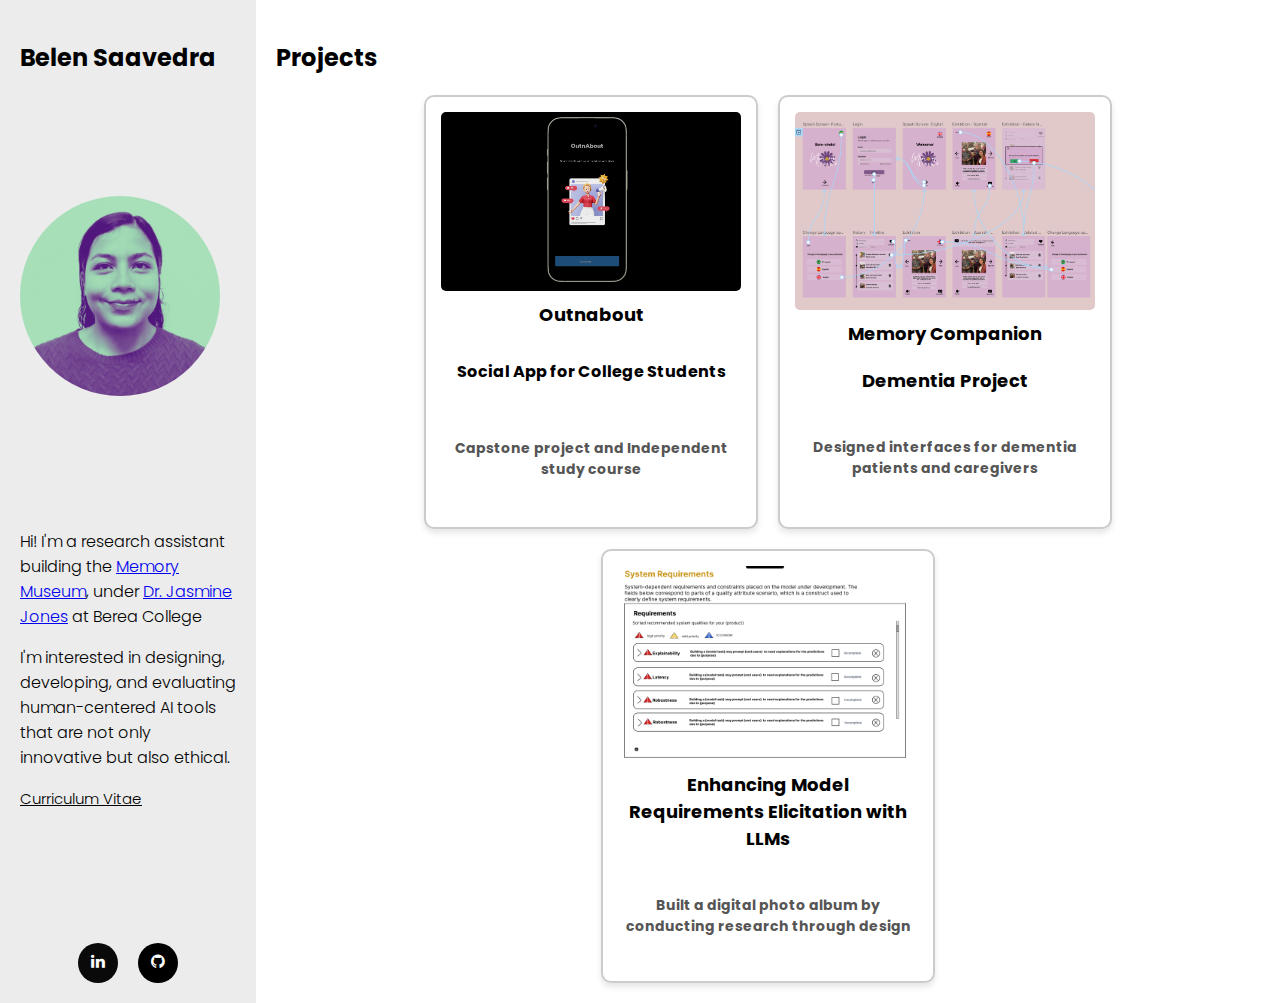
==== index.html @ 863f399b "fixed the icon size" ====
<!DOCTYPE html>
<html lang="en">
<head>
  <meta charset="UTF-8">
  <meta name="viewport" content="width=device-width, initial-scale=1.0">
  <title>Belen</title>
  <link rel="shortcut icon" href="assets/images/emoji.png" type="image/png">

  <link rel="stylesheet" href="style.css">
  <link rel="stylesheet" href="https://cdnjs.cloudflare.com/ajax/libs/font-awesome/4.7.0/css/font-awesome.min.css">
  <script src="script.js" defer></script>
  <link rel="icon" href="./favicon.ico" type="image/x-icon">
  <link rel="preconnect" href="https://fonts.googleapis.com">
<link rel="preconnect" href="https://fonts.gstatic.com" crossorigin>
<link href="https://fonts.googleapis.com/css2?family=Poppins:ital,wght@0,100;0,200;0,300;0,400;0,500;0,600;0,700;0,800;0,900;1,100;1,200;1,300;1,400;1,500;1,600;1,700;1,800;1,900&display=swap" rel="stylesheet">
<link rel="preconnect" href="https://fonts.googleapis.com">
<link rel="preconnect" href="https://fonts.gstatic.com" crossorigin>
<link href="https://fonts.googleapis.com/css2?family=Dancing+Script:wght@400..700&family=Poppins:ital,wght@0,100;0,200;0,300;0,400;0,500;0,600;0,700;0,800;0,900;1,100;1,200;1,300;1,400;1,500;1,600;1,700;1,800;1,900&display=swap" rel="stylesheet">


</head>
<body>
  <div class="container">
    <!-- Sidebar Section -->
    <div class="sidebar">
      <h2>Belen Saavedra</h2>
      <img class = "pp" src="assets/images/photo.png" alt="personal picture" width="200" height="200">
  
      
      <ul>
        <p>Hi! I'm a research assistant building the <a href="https://sites.google.com/view/keepsaketechnologies/home" target="_blank">Memory Museum</a>, under <a href="https://jazzij.github.io/" target="_blank">Dr. Jasmine Jones</a> at Berea College </p>
        
        <p> I'm interested in designing, developing, and evaluating human-centered AI tools that are not only innovative but also ethical.</p>
        <li><a href="cv.html"><u>Curriculum Vitae</u></a></li>
      </ul>
    
      <!-- Social media icons -->
      <div class="social-icons">
        <a href="https://www.linkedin.com/in/belensaavedra/" target="_blank" class="fa fa-linkedin"></a>
        <a href="https://github.com/bsaavedrabo" target="_blank" class="fa fa-github"></a>
      </div>
    </div>
    
    <!-- Main Content Section -->
    <div class="main-content">
      <h2 id="projects"> Projects</h2>
      <div class="gallery">
        <!-- Social App Project-->
        <div class="thumbnail">
          <img src="assets/images/mobileapp.png" alt="Social App for College Students" onclick="openModal('social-app')">
          <h3>Outnabout</h3>
          <h4>Social App for College Students</h4>
          <h6>Capstone project and Independent study course</h6>
          <!-- Tags -->
          <!-- <p><span>#collegestudents</span> <span>#HCI</span> <span>#design</span> <span>#development</span></p> -->
        </div>

        <!-- Other Projects
        <div class="thumbnail">
          <img src="assets/images/mm.png" alt="Memory Museum">
          <h3>Memory Museum</h3>
          <h6>Constructing the memory museum as a research assistant</h6>
          <h6>Capstone project and Independent study course</h6>
          <!-- Tags -->
         <!--  <p><span>#collegestudents</span> <span>#HCI</span> <span>#design</span> <span>#development</span></p>
        </div> -->
        <div class="thumbnail">
          <img src="assets/images/dementia.png" alt="Dementia Project">
          <h3>Memory Companion</h3>
          <h3>Dementia Project</h3>
          <h6>Designed interfaces for dementia patients and caregivers</h6>
          <!-- Tags -->
          <!-- <p><span>#dementia</span> <span>#HCI</span> <span>#design</span></p> -->
        </div>
        <!-- <div class="thumbnail">
          <img src="image.png" alt="Caraclock">
          <h3>Caraclock</h3>
          <h6>Built a digital photo album by conducting research through design</h6>
        </div> -->
        <div class="thumbnail">
          <img src="assets/images/reqelit.png" alt="Prompt Engineering">
          <h3>Enhancing Model Requirements Elicitation with LLMs</h3>
          <h6>Built a digital photo album by conducting research through design</h6>
          <!-- Tags -->
          <!-- <p><span>#promptengineering</span><span>#design</span> <span>#development</span></p> -->
        </div>
       
      </div>
    </div>
  </div>
  
  <!-- Modal Section -->
  <div id="social-app" class="modal">
    <div class="modal-content">
      <span class="close" onclick="closeModal('social-app')">&times;</span>
      <h2>Social App for College Students</h2>
      <p>This social app was developed to help college students collaborate and share resources. It was part of my capstone project and independent study...</p>
      <!-- More content can go here -->
    </div>
  </div>

</body>
</html>
---- style.css ----
body {
  font-family: "Poppins", sans-serif;
  font-weight: 300;
  font-style: normal;
  margin: 0;
  padding: 0;
}

.container {
  display: flex;
  flex-wrap: wrap;
  min-height: 100vh;
}

.sidebar {
  width: 20%;
  background-color: rgb(236, 236, 236);
  color: black;
  padding: 20px;
  box-sizing: border-box;
  display: flex;
  flex-direction: column;
  justify-content: space-between;
  position: relative; 
  z-index: 2; 
}

.sidebar h2 {
  color: #020202;
}

.sidebar ul {
  list-style: none;
  padding: 0;
  color: #020202;
}

.sidebar ul li {
  margin-bottom: 15px;
}

.sidebar ul li a {
  color: #000000;
  text-decoration: none;
  font-size: 15px;
}

.sidebar ul li a:hover {
  color: #3498db;
}

.social-icons {
  display: flex;
  justify-content: center;
  gap: 20px;
}

.fa {
  padding: 10px;
  width: 20px;
  height: 20px;
  text-align: center;
  text-decoration: none;
  border-radius: 50%;
  font-size: 10px;
}

.fa-linkedin {
  background: #0a0a0a;
  color: white;
}

.fa-github {
  background: #000000;
  color: white;
}

.fa-email {
  background: #0a0a0a;
  color: white;
}

.fa:hover {
  opacity: 0.7;
}

/* Main content styles */
.main-content {
  width: 80%;
  padding: 20px;
  box-sizing: border-box;
}

.gallery {
  display: flex;
  flex-wrap: wrap;
  gap: 20px;
  justify-content: center; 
}


.thumbnail {
  width: 300px; 
  height: 400px; 
  border: 2px solid #ccc; 
  border-radius: 10px; 
  box-shadow: 0 4px 6px rgba(0, 0, 0, 0.1); 
  display: flex;
  flex-direction: column;
  justify-content: space-between; 
  align-items: center; 
  padding: 15px; 
  background-color: #fff; 
  text-align: center; 
  overflow: hidden; 
}

.thumbnail img {
  max-width: 100%;
  max-height: 250px;
  object-fit: cover; 
  border-radius: 5px; 
}

.thumbnail h3 {
  font-size: 18px;
  margin: 10px 0;
}

.thumbnail h6 {
  font-size: 14px;
  color: #555; 
}

.thumbnail p {
  font-size: 12px;
  color: #777; 
}

.thumbnail span {
  display: inline-block;
  margin: 5px 3px;
  padding: 3px 8px;
  background-color: #e0e0e0; 
  border-radius: 3px;
  font-size: 12px;
}


@media (max-width: 768px) {
  .container {
    flex-direction: column; 
  }

  .sidebar {
    width: 100%; 
    position: relative; 
    margin-bottom: 20px; 
    background-color: green;
  }

  .main-content {
    width: 100%; 
  }
}

@media (max-width: 480px) {
  .gallery {
    grid-template-columns: 1fr; 
  }

  .sidebar ul li a {
    font-size: 14px;
  }
}

/* Modal styling */
.modal {
  display: none;
  position: fixed;
  z-index: 1;
  left: 0;
  top: 0;
  width: 100%;
  height: 100%;
  background-color: rgba(0,0,0,0.5);
}

.modal-content {
  background-color: #fff;
  margin: 15% auto;
  padding: 20px;
  border: 1px solid #888;
  width: 80%;
  max-width: 600px;
}

.close {
  color: #aaa;
  float: right;
  font-size: 28px;
  font-weight: bold;
}

.close:hover,
.close:focus {
  color: black;
  text-decoration: none;
  cursor: pointer;
}

span {
  background-color: #e2e2e2;
  border-radius: 3px;
  padding: 2px 5px;
  margin-right: 5px;
  font-size: 0.9em;
}

.nombre {
  font-family: "Dancing Script", cursive;
  font-size: 350;
}

.pp{
  float: left;
  border-radius: 50%;
  
}
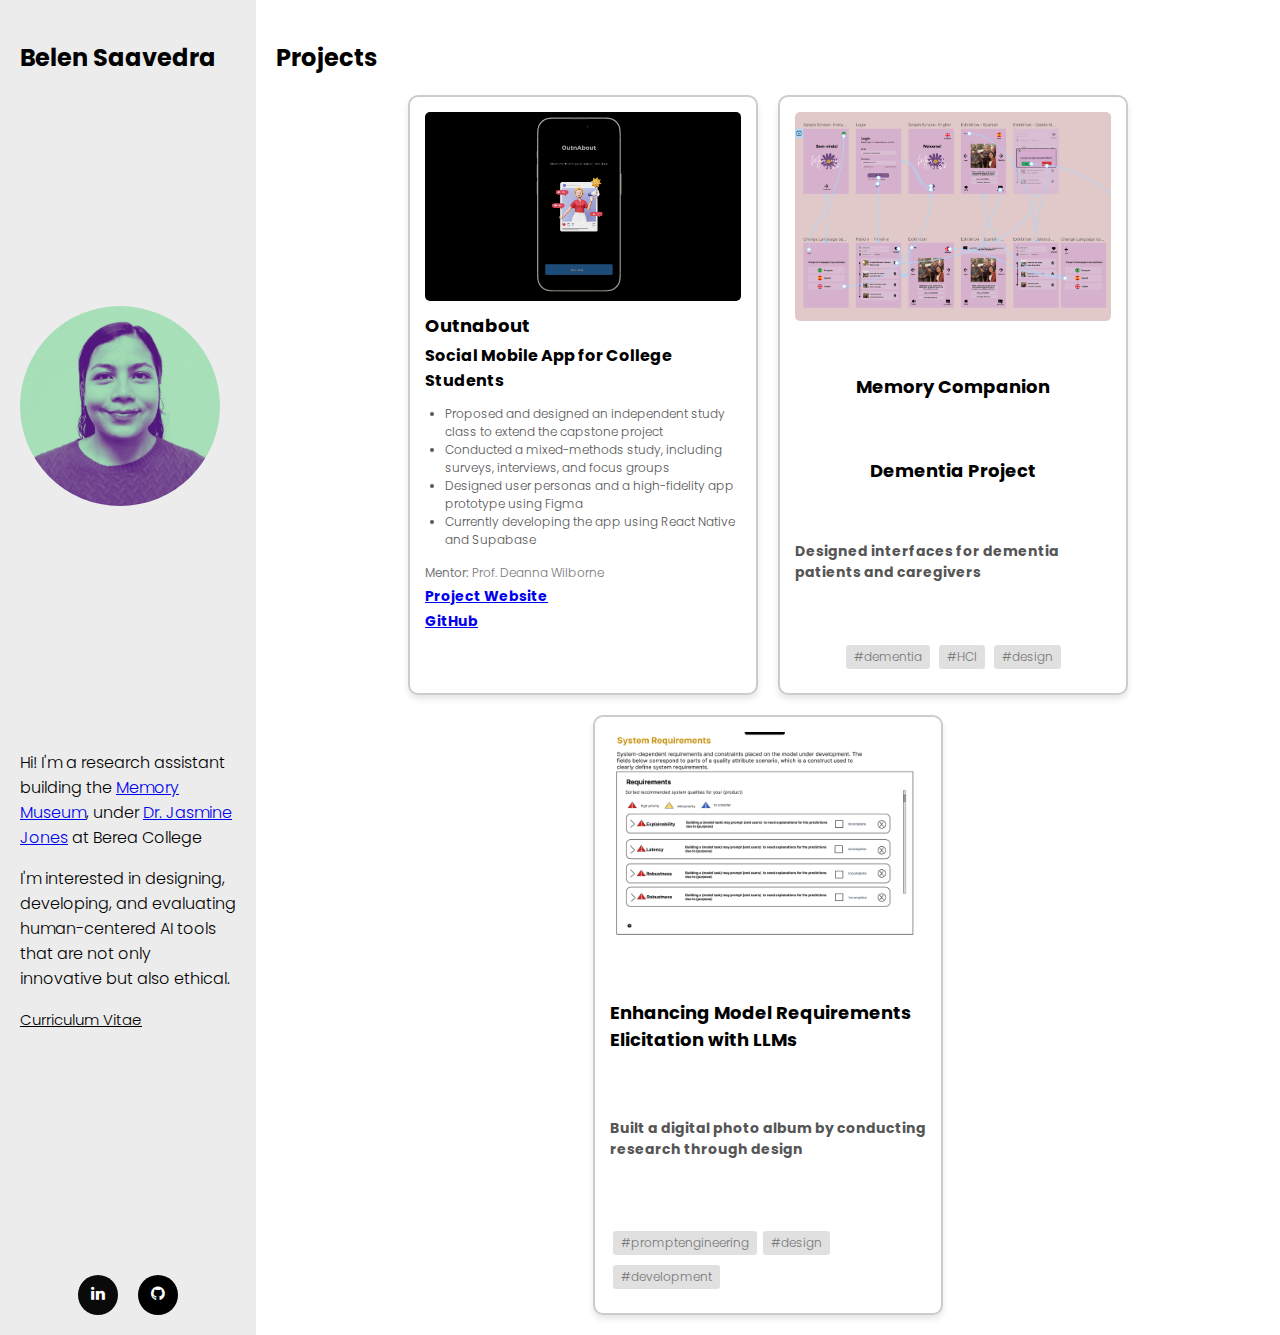
==== commit a8f32d10: "fixed the info card for 1st project" ====
--- a/index.html
+++ b/index.html
@@ -47,30 +47,48 @@
       <div class="gallery">
         <!-- Social App Project-->
         <div class="thumbnail">
-          <img src="assets/images/mobileapp.png" alt="Social App for College Students" onclick="openModal('social-app')">
-          <h3>Outnabout</h3>
-          <h4>Social App for College Students</h4>
-          <h6>Capstone project and Independent study course</h6>
-          <!-- Tags -->
-          <!-- <p><span>#collegestudents</span> <span>#HCI</span> <span>#design</span> <span>#development</span></p> -->
+          
+         
+          
+          <div class="project-description">
+            <!-- <p>
+              Designed and developed a mobile application for Berea College students to address challenges such as finding rides and engaging in campus social activities.
+            </p> -->
+
+            <div class="research-details">
+              <img src="assets/images/mobileapp.png" alt="Social App for College Students" onclick="openModal('social-app')">
+
+              <h3>Outnabout</h3>
+              <h4>Social Mobile App for College Students</h4>
+              <ul>
+                <li>Proposed and designed an independent study class to extend the capstone project</li>
+                <li>Conducted a mixed-methods study, including surveys, interviews, and focus groups</li>
+                <li>Designed user personas and a high-fidelity app prototype using Figma</li>
+                <li>Currently developing the app using React Native and Supabase</li>
+              </ul>
+            </div>
+            
+            <p><strong>Mentor:</strong> Prof. Deanna Wilborne</p>
+
+            <h6><a href="https://berearides.github.io/" target="_blank">Project Website</a></h6>
+            <h6><a href="https://github.com/berearides/outnabout.git" target="_blank">GitHub</a></h6>
+          </div>
+        
+          <!-- <div class="research-details">
+           
+          </div> -->
+  
         </div>
+        
 
-        <!-- Other Projects
-        <div class="thumbnail">
-          <img src="assets/images/mm.png" alt="Memory Museum">
-          <h3>Memory Museum</h3>
-          <h6>Constructing the memory museum as a research assistant</h6>
-          <h6>Capstone project and Independent study course</h6>
-          <!-- Tags -->
-         <!--  <p><span>#collegestudents</span> <span>#HCI</span> <span>#design</span> <span>#development</span></p>
-        </div> -->
         <div class="thumbnail">
           <img src="assets/images/dementia.png" alt="Dementia Project">
           <h3>Memory Companion</h3>
           <h3>Dementia Project</h3>
           <h6>Designed interfaces for dementia patients and caregivers</h6>
+
           <!-- Tags -->
-          <!-- <p><span>#dementia</span> <span>#HCI</span> <span>#design</span></p> -->
+          <p><span>#dementia</span> <span>#HCI</span> <span>#design</span></p>
         </div>
         <!-- <div class="thumbnail">
           <img src="image.png" alt="Caraclock">
@@ -82,22 +100,13 @@
           <h3>Enhancing Model Requirements Elicitation with LLMs</h3>
           <h6>Built a digital photo album by conducting research through design</h6>
           <!-- Tags -->
-          <!-- <p><span>#promptengineering</span><span>#design</span> <span>#development</span></p> -->
+          <p><span>#promptengineering</span><span>#design</span> <span>#development</span></p>
         </div>
        
       </div>
     </div>
   </div>
   
-  <!-- Modal Section -->
-  <div id="social-app" class="modal">
-    <div class="modal-content">
-      <span class="close" onclick="closeModal('social-app')">&times;</span>
-      <h2>Social App for College Students</h2>
-      <p>This social app was developed to help college students collaborate and share resources. It was part of my capstone project and independent study...</p>
-      <!-- More content can go here -->
-    </div>
-  </div>
 
 </body>
 </html>--- a/style.css
+++ b/style.css
@@ -27,6 +27,18 @@
 
 .sidebar h2 {
   color: #020202;
+}
+
+.ul{
+  font-size: 20px;
+}
+
+.research-details ul {
+  font-size: 12px; 
+  color: #555;
+  margin-left: -20px;
+  margin-bottom: 15px;
+  
 }
 
 .sidebar ul {
@@ -100,8 +112,10 @@
 
 
 .thumbnail {
-  width: 300px; 
-  height: 400px; 
+  width: 350px; 
+  padding: 15px;
+  height: 600px; 
+  box-sizing: border-box; 
   border: 2px solid #ccc; 
   border-radius: 10px; 
   box-shadow: 0 4px 6px rgba(0, 0, 0, 0.1); 
@@ -111,8 +125,9 @@
   align-items: center; 
   padding: 15px; 
   background-color: #fff; 
-  text-align: center; 
+  text-align: left; 
   overflow: hidden; 
+  
 }
 
 .thumbnail img {
@@ -135,6 +150,14 @@
 .thumbnail p {
   font-size: 12px;
   color: #777; 
+}
+
+.thumbnail h3, 
+.thumbnail h4, 
+.thumbnail h6, 
+.thumbnail p {
+  margin: 4px 0; 
+  
 }
 
 .thumbnail span {
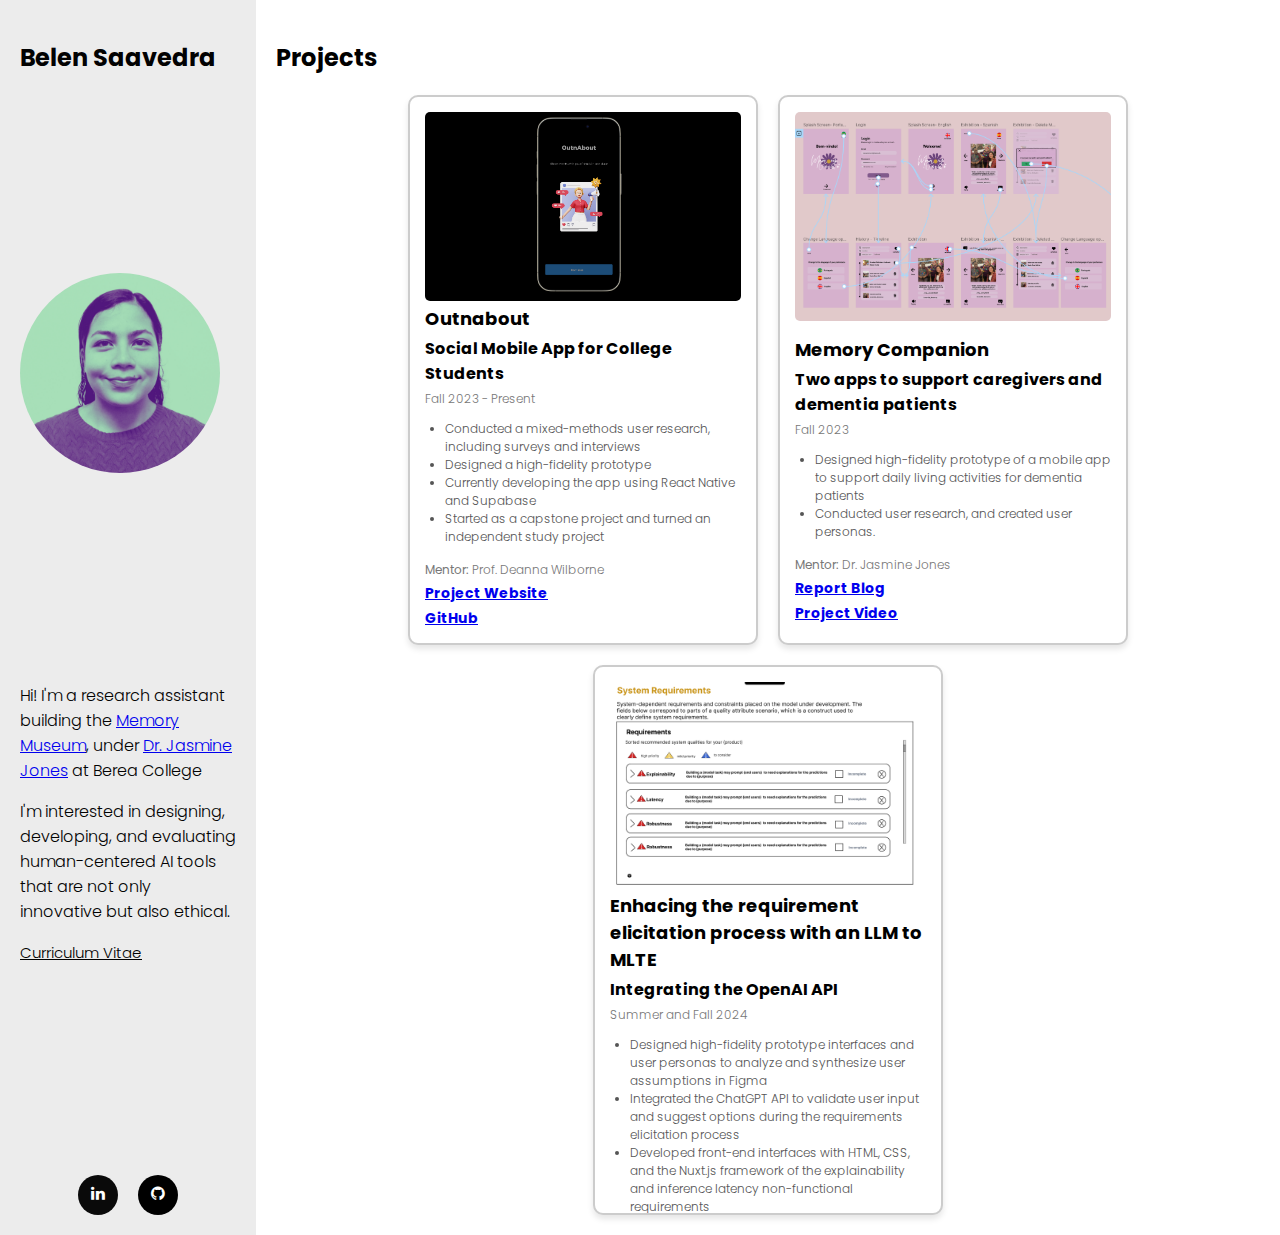
==== commit d07c351e: "Added the content for memory companion" ====
--- a/index.html
+++ b/index.html
@@ -45,63 +45,71 @@
     <div class="main-content">
       <h2 id="projects"> Projects</h2>
       <div class="gallery">
-        <!-- Social App Project-->
+        <!-- First Card -->
         <div class="thumbnail">
-          
-         
-          
+          <img src="assets/images/mobileapp.png" alt="Social App for College Students">
           <div class="project-description">
-            <!-- <p>
-              Designed and developed a mobile application for Berea College students to address challenges such as finding rides and engaging in campus social activities.
-            </p> -->
-
             <div class="research-details">
-              <img src="assets/images/mobileapp.png" alt="Social App for College Students" onclick="openModal('social-app')">
-
               <h3>Outnabout</h3>
               <h4>Social Mobile App for College Students</h4>
+              <p>Fall 2023 - Present</p>
               <ul>
-                <li>Proposed and designed an independent study class to extend the capstone project</li>
-                <li>Conducted a mixed-methods study, including surveys, interviews, and focus groups</li>
-                <li>Designed user personas and a high-fidelity app prototype using Figma</li>
+                <li>Conducted a mixed-methods user research, including surveys and interviews</li>
+                <li>Designed a high-fidelity prototype</li>
                 <li>Currently developing the app using React Native and Supabase</li>
+                <li>Started as a capstone project and turned an independent study project</li>
               </ul>
             </div>
-            
             <p><strong>Mentor:</strong> Prof. Deanna Wilborne</p>
-
             <h6><a href="https://berearides.github.io/" target="_blank">Project Website</a></h6>
             <h6><a href="https://github.com/berearides/outnabout.git" target="_blank">GitHub</a></h6>
           </div>
-        
-          <!-- <div class="research-details">
-           
-          </div> -->
-  
         </div>
-        
-
+      
+        <!-- Second Card -->
         <div class="thumbnail">
           <img src="assets/images/dementia.png" alt="Dementia Project">
-          <h3>Memory Companion</h3>
-          <h3>Dementia Project</h3>
-          <h6>Designed interfaces for dementia patients and caregivers</h6>
-
-          <!-- Tags -->
-          <p><span>#dementia</span> <span>#HCI</span> <span>#design</span></p>
+          <div class="project-description">
+            <div class="research-details">
+              <h3>Memory Companion</h3>
+              <h4>Two apps to support caregivers and dementia patients</h4>
+              <p>Fall 2023</p>
+              <ul>
+                <li>Designed high-fidelity prototype of a mobile app to support daily living activities for dementia patients</li>
+                <li> Conducted user research, and created user personas.</li>
+                
+              </ul>
+            </div>
+            <p><strong>Mentor:</strong> Dr. Jasmine Jones </p>
+            <h6><a href="https://hcc.seejazzwork.com/hcc/memory-companion/" target="_blank">Report Blog</a></h6>
+            <h6><a href="https://www.youtube.com/watch?v=d65V5a3vrbY" target="_blank">Project Video</a></h6>
+          </div>
         </div>
-        <!-- <div class="thumbnail">
-          <img src="image.png" alt="Caraclock">
-          <h3>Caraclock</h3>
-          <h6>Built a digital photo album by conducting research through design</h6>
-        </div> -->
+      
+        <!-- Third Card -->
         <div class="thumbnail">
-          <img src="assets/images/reqelit.png" alt="Prompt Engineering">
-          <h3>Enhancing Model Requirements Elicitation with LLMs</h3>
-          <h6>Built a digital photo album by conducting research through design</h6>
-          <!-- Tags -->
-          <p><span>#promptengineering</span><span>#design</span> <span>#development</span></p>
+          <img src="assets/images/reqelit.png" alt="Dementia Project">
+          <div class="project-description">
+            <div class="research-details">
+              <h3>Enhacing the requirement elicitation process with an LLM to MLTE</h3>
+              <h4>Integrating the OpenAI API</h4>
+              <p>Summer and Fall 2024</p>
+              <ul>
+               <li>Designed high-fidelity prototype interfaces and user personas to analyze and synthesize user assumptions in Figma </li>
+               <li>Integrated the ChatGPT API to validate user input and suggest options during the requirements elicitation process</li>
+               <li>Developed front-end interfaces with HTML, CSS, and the Nuxt.js framework of the explainability and inference latency
+                non-functional requirements</li>
+  
+               </li>
+              </ul>
+            </div>
+            <p><strong>Mentors:</strong> Christian Kästner, Nadia Nahar, Grace Lewis</p>
+            <h6><a href="https://berearides.github.io/" target="_blank">Project Website</a></h6>
+            <h6><a href="https://github.com/berearides/outnabout.git" target="_blank">GitHub</a></h6>
+          </div>
         </div>
+      </div>
+      
        
       </div>
     </div>
--- a/style.css
+++ b/style.css
@@ -114,7 +114,7 @@
 .thumbnail {
   width: 350px; 
   padding: 15px;
-  height: 600px; 
+  height: 550px; 
   box-sizing: border-box; 
   border: 2px solid #ccc; 
   border-radius: 10px; 
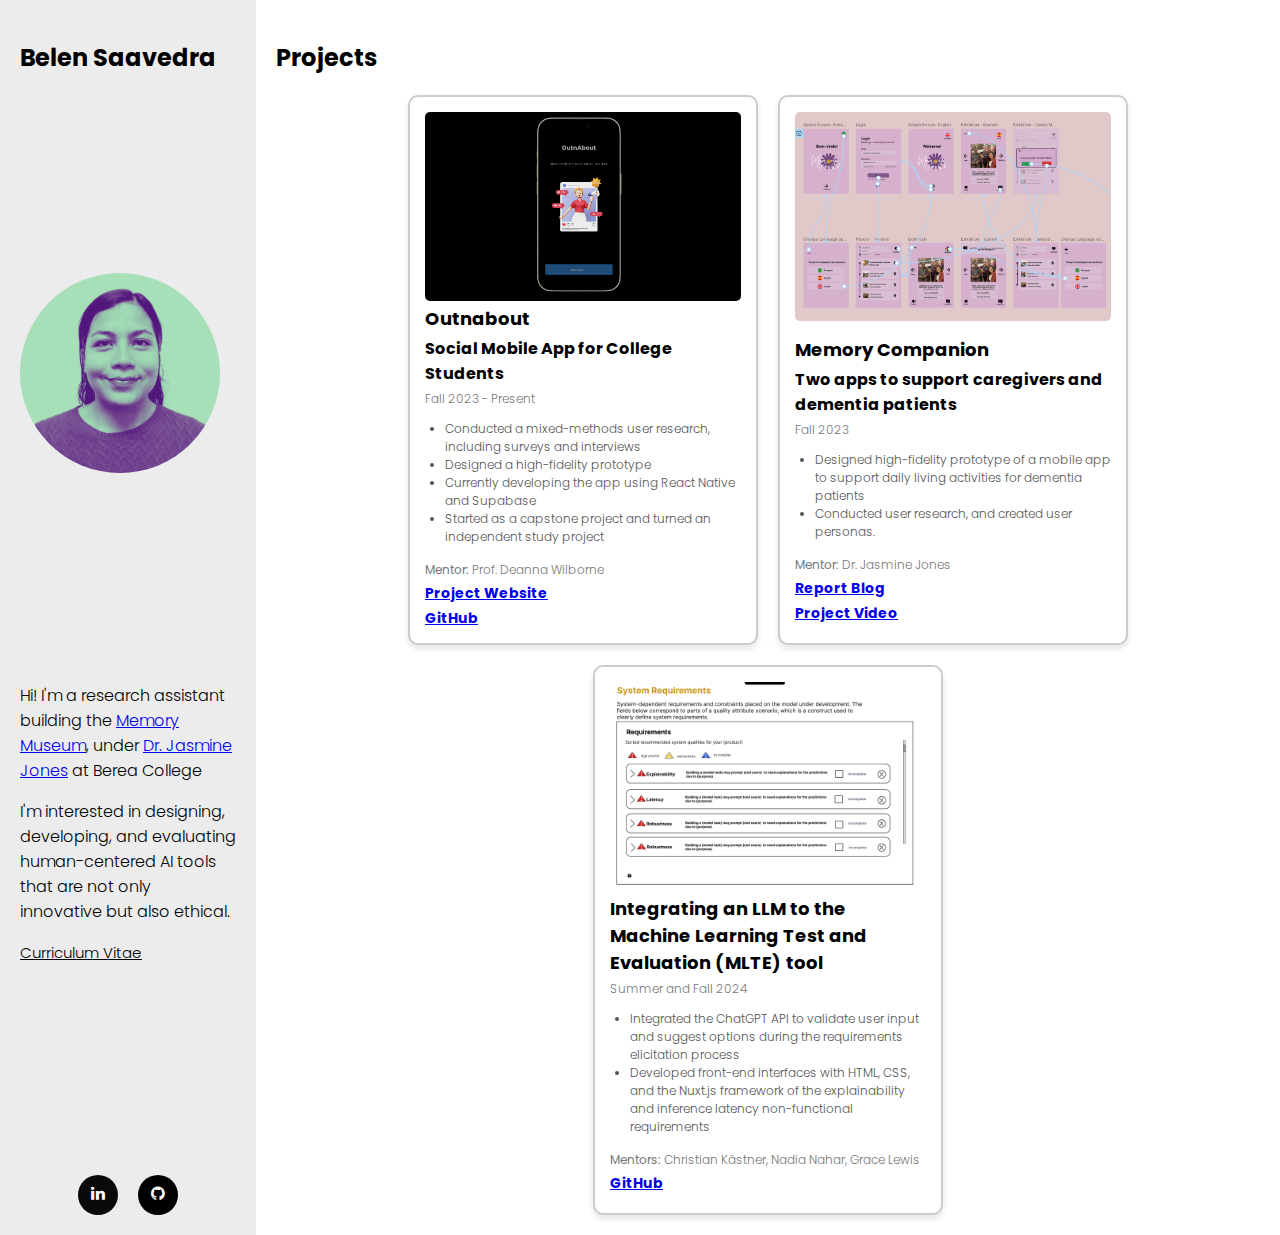
==== commit b702d253: "added the descriotion of mlte project" ====
--- a/index.html
+++ b/index.html
@@ -91,11 +91,10 @@
           <img src="assets/images/reqelit.png" alt="Dementia Project">
           <div class="project-description">
             <div class="research-details">
-              <h3>Enhacing the requirement elicitation process with an LLM to MLTE</h3>
-              <h4>Integrating the OpenAI API</h4>
+              <h3>Integrating an LLM to the Machine Learning Test and Evaluation (MLTE) tool </h3>
               <p>Summer and Fall 2024</p>
               <ul>
-               <li>Designed high-fidelity prototype interfaces and user personas to analyze and synthesize user assumptions in Figma </li>
+               <!-- <li>Designed high-fidelity prototype interfaces and user personas to analyze and synthesize user assumptions </li> -->
                <li>Integrated the ChatGPT API to validate user input and suggest options during the requirements elicitation process</li>
                <li>Developed front-end interfaces with HTML, CSS, and the Nuxt.js framework of the explainability and inference latency
                 non-functional requirements</li>
@@ -104,8 +103,7 @@
               </ul>
             </div>
             <p><strong>Mentors:</strong> Christian Kästner, Nadia Nahar, Grace Lewis</p>
-            <h6><a href="https://berearides.github.io/" target="_blank">Project Website</a></h6>
-            <h6><a href="https://github.com/berearides/outnabout.git" target="_blank">GitHub</a></h6>
+            <h6><a href="https://github.com/bsaavedrabo/mlte" target="_blank">GitHub</a></h6>
           </div>
         </div>
       </div>
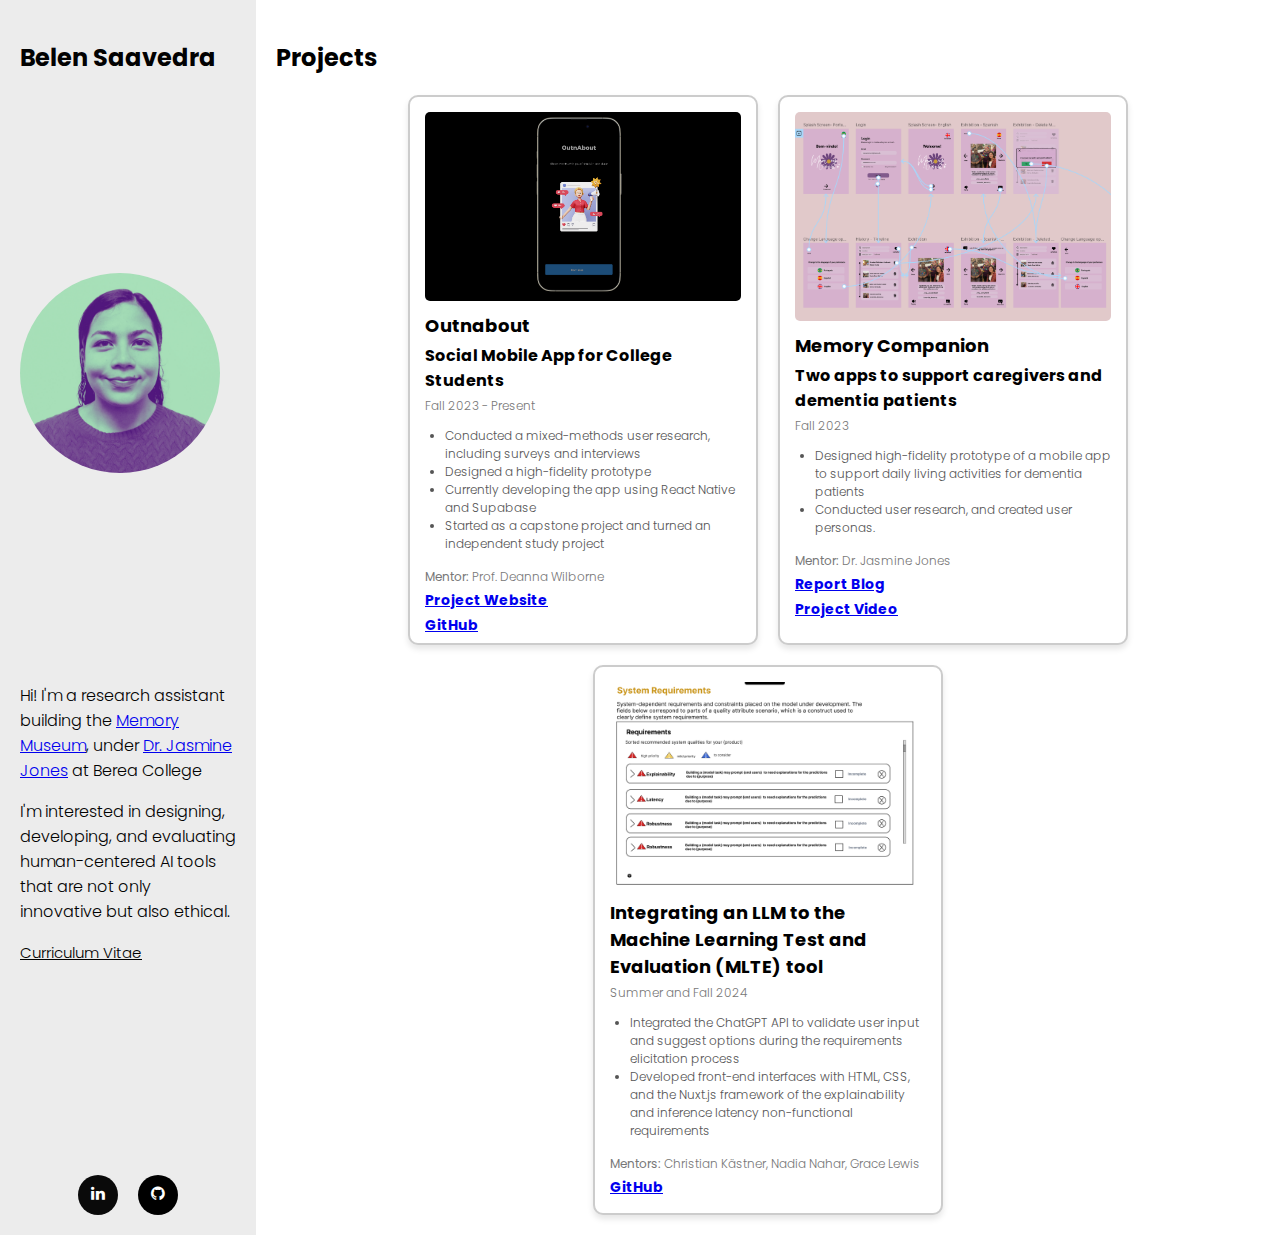
==== commit 4e93abb5: "moved project screenshot" ====
--- a/index.html
+++ b/index.html
@@ -47,9 +47,10 @@
       <div class="gallery">
         <!-- First Card -->
         <div class="thumbnail">
-          <img src="assets/images/mobileapp.png" alt="Social App for College Students">
+         
           <div class="project-description">
             <div class="research-details">
+              <img src="assets/images/mobileapp.png" alt="Social App for College Students">
               <h3>Outnabout</h3>
               <h4>Social Mobile App for College Students</h4>
               <p>Fall 2023 - Present</p>
@@ -68,9 +69,10 @@
       
         <!-- Second Card -->
         <div class="thumbnail">
-          <img src="assets/images/dementia.png" alt="Dementia Project">
+          
           <div class="project-description">
             <div class="research-details">
+              <img src="assets/images/dementia.png" alt="Dementia Project">
               <h3>Memory Companion</h3>
               <h4>Two apps to support caregivers and dementia patients</h4>
               <p>Fall 2023</p>
@@ -88,9 +90,10 @@
       
         <!-- Third Card -->
         <div class="thumbnail">
-          <img src="assets/images/reqelit.png" alt="Dementia Project">
+         
           <div class="project-description">
             <div class="research-details">
+              <img src="assets/images/reqelit.png" alt="Dementia Project">
               <h3>Integrating an LLM to the Machine Learning Test and Evaluation (MLTE) tool </h3>
               <p>Summer and Fall 2024</p>
               <ul>
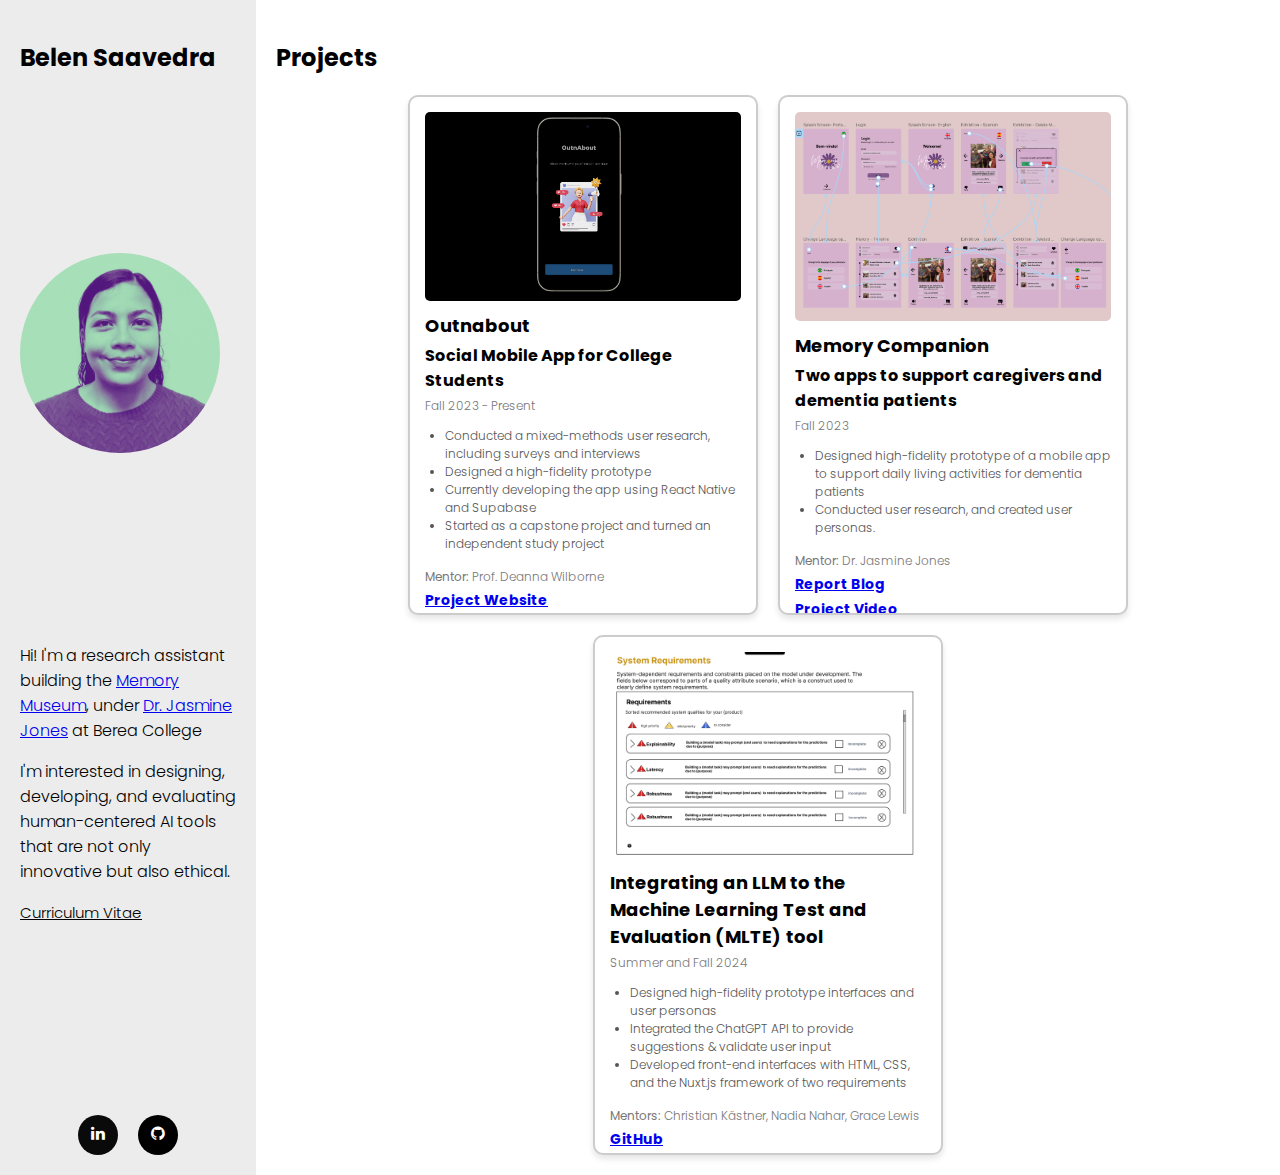
==== commit c10968dc: "changed height of cards" ====
--- a/index.html
+++ b/index.html
@@ -97,10 +97,9 @@
               <h3>Integrating an LLM to the Machine Learning Test and Evaluation (MLTE) tool </h3>
               <p>Summer and Fall 2024</p>
               <ul>
-               <!-- <li>Designed high-fidelity prototype interfaces and user personas to analyze and synthesize user assumptions </li> -->
-               <li>Integrated the ChatGPT API to validate user input and suggest options during the requirements elicitation process</li>
-               <li>Developed front-end interfaces with HTML, CSS, and the Nuxt.js framework of the explainability and inference latency
-                non-functional requirements</li>
+               <li>Designed high-fidelity prototype interfaces and user personas</li>
+               <li>Integrated the ChatGPT API to provide suggestions & validate user input</li>
+               <li>Developed front-end interfaces with HTML, CSS, and the Nuxt.js framework of two requirements </li>
   
                </li>
               </ul>
--- a/style.css
+++ b/style.css
@@ -114,7 +114,7 @@
 .thumbnail {
   width: 350px; 
   padding: 15px;
-  height: 550px; 
+  height: 520px; 
   box-sizing: border-box; 
   border: 2px solid #ccc; 
   border-radius: 10px; 
@@ -197,7 +197,6 @@
   }
 }
 
-/* Modal styling */
 .modal {
   display: none;
   position: fixed;
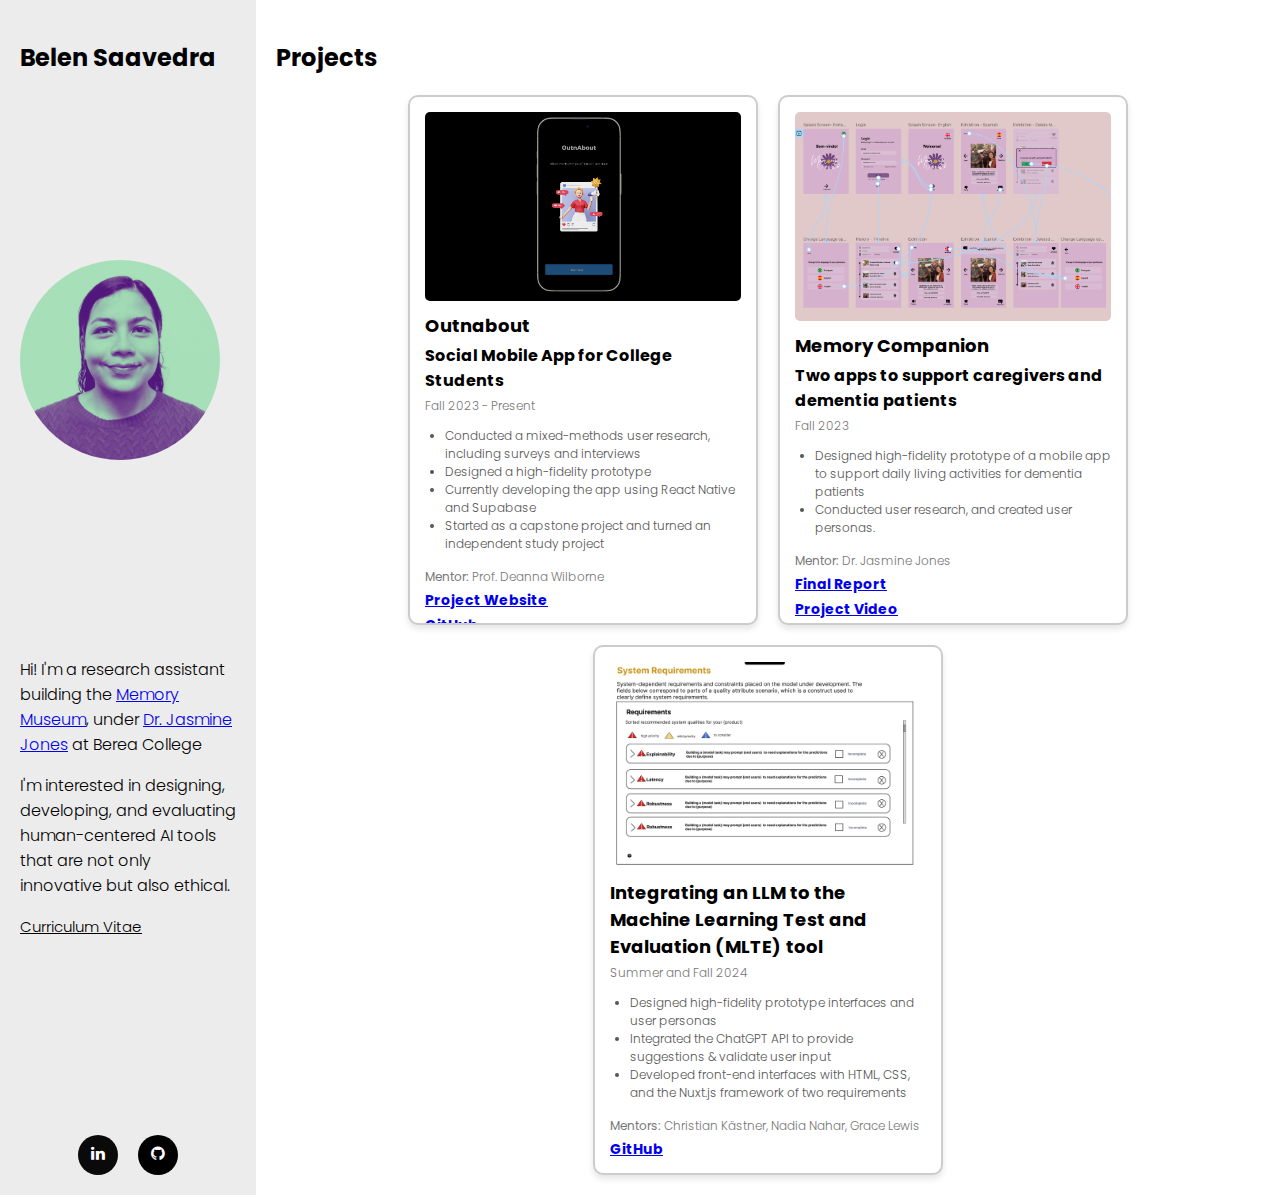
==== commit f0f19560: "fixed height of thumbnail" ====
--- a/index.html
+++ b/index.html
@@ -83,7 +83,7 @@
               </ul>
             </div>
             <p><strong>Mentor:</strong> Dr. Jasmine Jones </p>
-            <h6><a href="https://hcc.seejazzwork.com/hcc/memory-companion/" target="_blank">Report Blog</a></h6>
+            <h6><a href="https://hcc.seejazzwork.com/hcc/memory-companion/" target="_blank">Final Report</a></h6>
             <h6><a href="https://www.youtube.com/watch?v=d65V5a3vrbY" target="_blank">Project Video</a></h6>
           </div>
         </div>
--- a/style.css
+++ b/style.css
@@ -114,7 +114,7 @@
 .thumbnail {
   width: 350px; 
   padding: 15px;
-  height: 520px; 
+  height: 530px; 
   box-sizing: border-box; 
   border: 2px solid #ccc; 
   border-radius: 10px; 
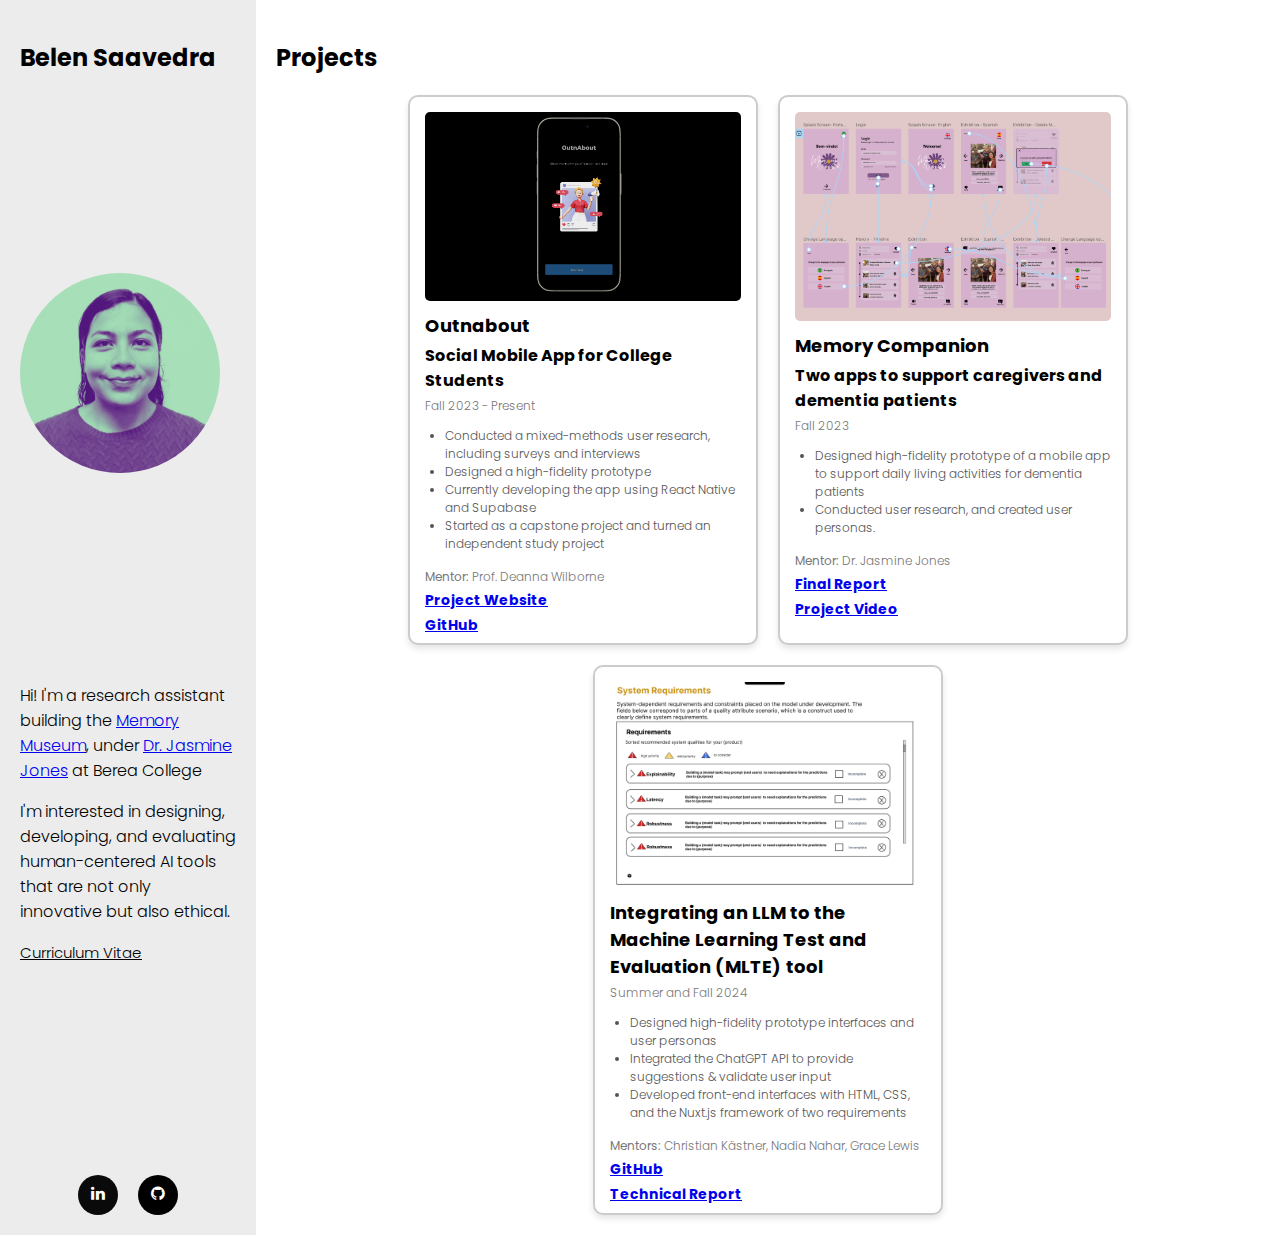
==== commit 86df2eaf: "added tech report link" ====
--- a/index.html
+++ b/index.html
@@ -106,6 +106,7 @@
             </div>
             <p><strong>Mentors:</strong> Christian Kästner, Nadia Nahar, Grace Lewis</p>
             <h6><a href="https://github.com/bsaavedrabo/mlte" target="_blank">GitHub</a></h6>
+            <h6><a href="https://docs.google.com/document/d/1XV45s5pfrX-o04deU6bnAfYw--uQ6-59LqoOST1KJ9U/edit?usp=sharing" target="_blank">Technical Report</a></h6>
           </div>
         </div>
       </div>
--- a/style.css
+++ b/style.css
@@ -114,7 +114,7 @@
 .thumbnail {
   width: 350px; 
   padding: 15px;
-  height: 530px; 
+  height: 550px; 
   box-sizing: border-box; 
   border: 2px solid #ccc; 
   border-radius: 10px; 
